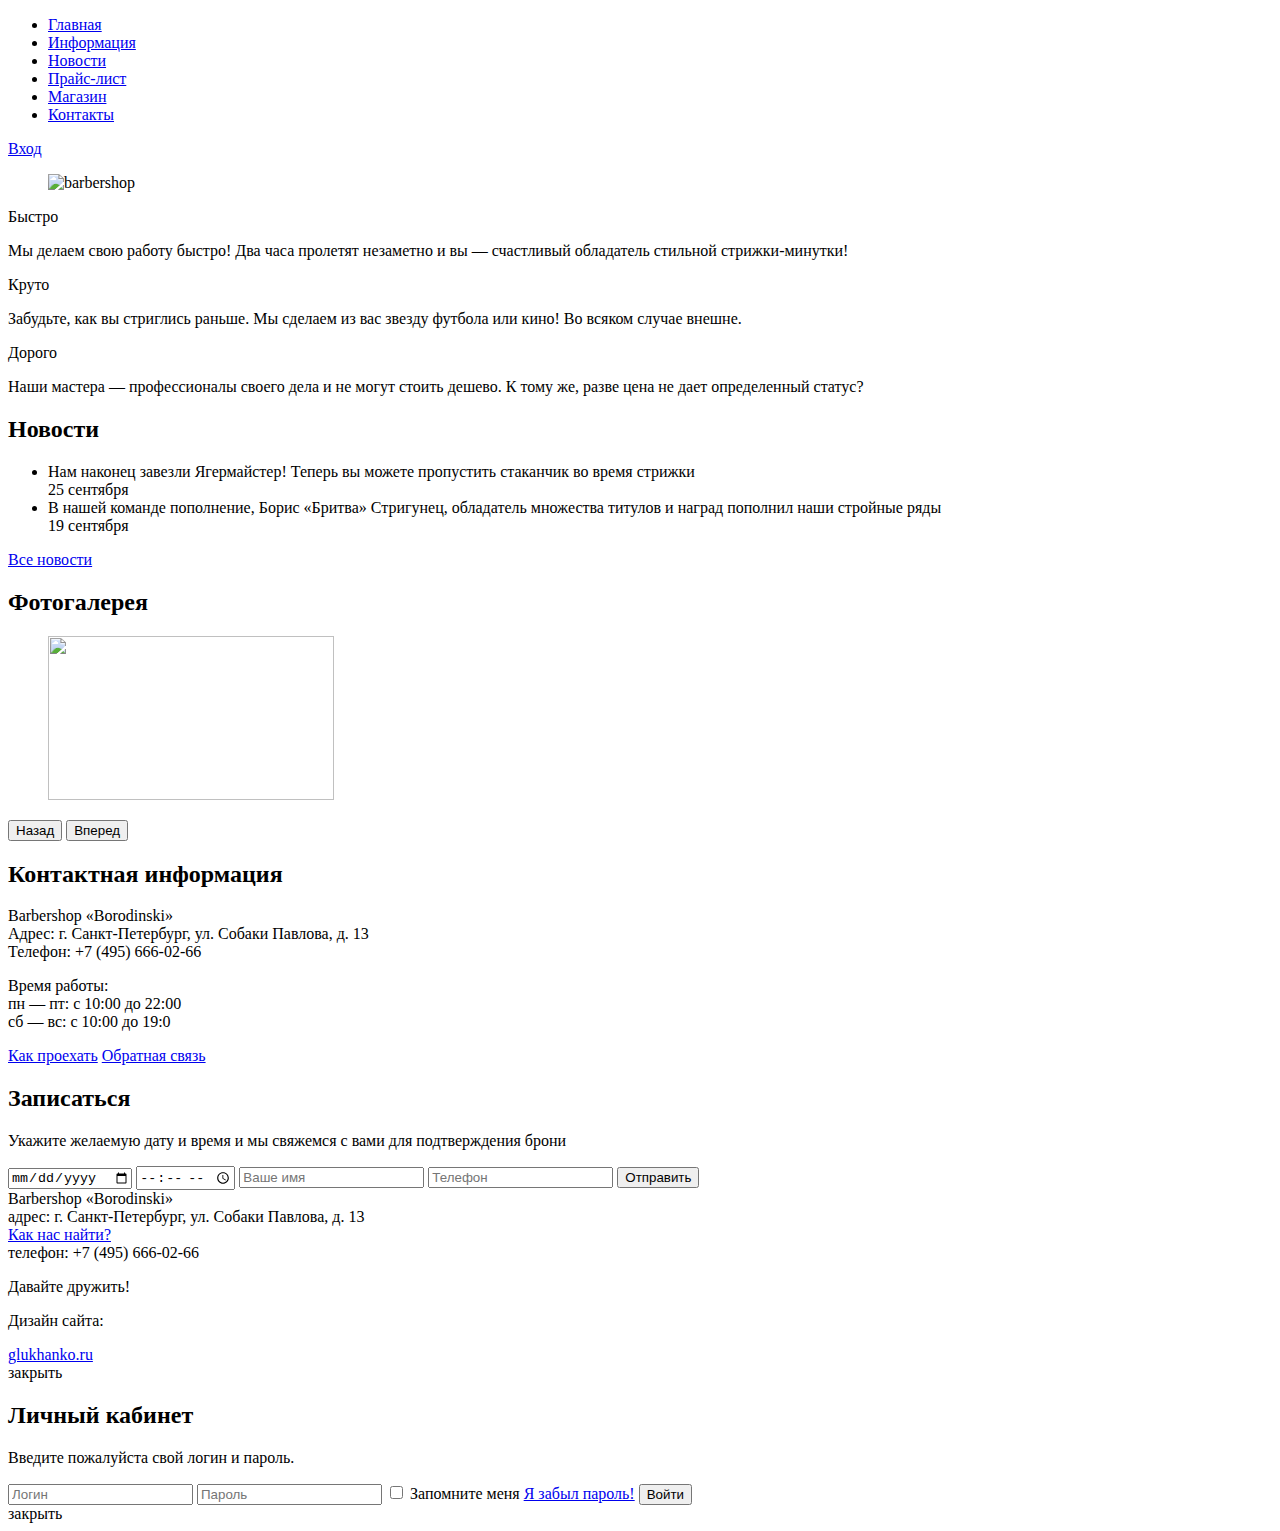
==== index.html @ 538d170b "Add files via upload" ====
﻿<!DOCTYPE html>
<html>
  <head>
    <meta charset="utf-8">
    <title>Барбершоп «Бородинский»</title>
    <link href='http://fonts.googleapis.com/css?family=PT+Sans+Narrow:400,700&subset=latin,cyrillic-ext' rel='stylesheet' type='text/css'>
    <link href="css/normalize.css" rel="stylesheet" type="text/css">
    <link href="css/style.css" rel="stylesheet" type="text/css">
    <base href="http://barbershop-borodinski.ru/gancheva/barbershop/">
  </head>
  <body>
    <header class="main-header">
      <div class="container clearfix">
        <nav class="main-navigation">
          <ul>
            <li class="active">
              <a href="index.html">Главная</a>
            </li>
            <li>
              <a href="#">Информация</a>
            </li>
            <li>
              <a href="#">Новости</a>
            </li>
            <li>
              <a href="price.html">Прайс-лист</a>
            </li>
            <li>
              <a href="shop.html">Магазин</a>
            </li>
            <li>
              <a href="#">Контакты</a>
            </li>
          </ul>
        </nav>
        <div class="user-block">
          <a href="#" class="login">Вход</a>
        </div>
      </div>
    </header>

    <div class="container">
      <figure class="logo">
        <img src="images/logo.png" width="368" height="204" alt="barbershop">
      </figure>
      <section class="features-row clearfix">
        <div class="features-item">
          <div class="features-title">Быстро</div>
          <p>Мы&nbsp;делаем свою работу быстро! Два часа пролетят незаметно и&nbsp;вы&nbsp;&mdash; счастливый обладатель стильной стрижки-минутки!</p>
        </div>
        <div class="features-item">
          <div class="features-title">Круто</div>
          <p>Забудьте, как вы&nbsp;стриглись раньше. Мы&nbsp;сделаем из&nbsp;вас звезду футбола или кино! Во&nbsp;всяком случае внешне.</p>
        </div>
        <div class="features-item">
          <div class="features-title">Дорого</div>
          <p>Наши мастера&nbsp;&mdash; профессионалы своего дела и&nbsp;не&nbsp;могут стоить дешево. К&nbsp;тому&nbsp;же, разве цена не&nbsp;дает определенный статус?</p>
        </div>
      </section>

      <div class="index-content clearfix">
        <section class="content-column-left">
          <h2 class="content-column-title">Новости</h2>
          <ul class="news-preview">
            <li>
              Нам наконец завезли Ягермайстер! Теперь вы&nbsp;можете пропустить стаканчик во&nbsp;время стрижки<br>
              <time datetime="2013-09-25">25 сентября</time>
            </li>
            <li>
              В&nbsp;нашей команде пополнение, Борис &laquo;Бритва&raquo; Стригунец, обладатель множества титулов и&nbsp;наград пополнил наши стройные ряды<br>
              <time datetime="2013-09-19">19 сентября</time>
            </li>
          </ul>
          <a href="#" class="btn">Все новости</a>
        </section>
        <section class="content-column-right">
          <h2 class="content-column-title">Фотогалерея</h2>
          <div class="gallery">
            <figure class="gallery-content">
              <img src="images/photo_1.jpg" width="286" height="164" alt="">
            </figure>
            <button class="btn gallery-prev">Назад</button>
            <button class="btn gallery-next">Вперед</button>
          </div>
        </section>
      </div>

      <div class="index-content clearfix">
        <section class="content-column-left">
          <div class="main-contacts">
            <h2 class="content-column-title">Контактная информация</h2>
            <p>
              Barbershop «Borodinski»<br>
              Адрес: г. Санкт-Петербург, ул. Собаки Павлова, д. 13<br>
              Телефон: +7 (495) 666-02-66
            </p>
            <p>
              Время работы:<br>
              пн — пт: с 10:00 до 22:00<br>
              сб — вс: с 10:00 до 19:0
            </p>
            <a href="#" class="btn">Как проехать</a>
            <a href="#" class="btn">Обратная связь</a>
          </div>
        </section>
        <section class="content-column-right">
          <div class="appointment-form">
            <h2 class="content-column-title">Записаться</h2>
            <p>Укажите желаемую дату и&nbsp;время и&nbsp;мы&nbsp;свяжемся с&nbsp;вами для подтверждения брони</p>
            <form action="/echo" method="post">
              <input type="date" name="text" value="" placeholder="Дата">
              <input type="time" name="text" value="" placeholder="Время">
              <input type="text" name="text" value="" placeholder="Ваше имя">
              <input type="tel" name="text" value="" placeholder="Телефон">
              <button type="submit" class="btn">Отправить</button>
            </form>
          </div>
        </section>
      </div>
    </div>

    <footer class="main-footer">
      <div class="container clearfix">
        <section class="footer-contacts">
          Barbershop «Borodinski»<br>
          адрес: г. Санкт-Петербург, ул. Собаки Павлова, д. 13<br>
          <a href="#">Как нас найти?</a><br>
          телефон: +7 (495) 666-02-66
        </section>
        <section class="footer-social">
          <p>Давайте дружить!</p>
          <a href="#" class="social-btn social-btn-vk"></a>
          <a href="#" class="social-btn social-btn-fb"></a>
          <a href="#" class="social-btn social-btn-inst"></a>
        </section>
        <section class="footer-copyright">
          <p>Дизайн сайта:</p>
          <a href="#" class="btn">glukhanko.ru</a>
        </section>
      </div>
    </footer>
    <div class="modal-content">
      <div class="modal-content-close">закрыть</div>
      <h2 class="modal-content-title">Личный кабинет</h2>
      <p>Введите пожалуйста свой логин и пароль.</p>
      <form class="login-form" action="/echo" method="post">
        <input type="text" class="icon-user" name="login" placeholder="Логин" required>
        <input type="password" class="icon-password" name="password" placeholder="Пароль" required>
        <input type="checkbox" name="remember" id="remember-me">
        <label for="remember-me">Запомните меня</label>
        <a href="#" class="restore">Я забыл пароль!</a>
        <button type="submit" class="btn">Войти</button>
      </form>
    </div>
    <div class="modal-content-map">
      <div class="modal-content-close">закрыть</div>
    </div>
  </body>
</html>
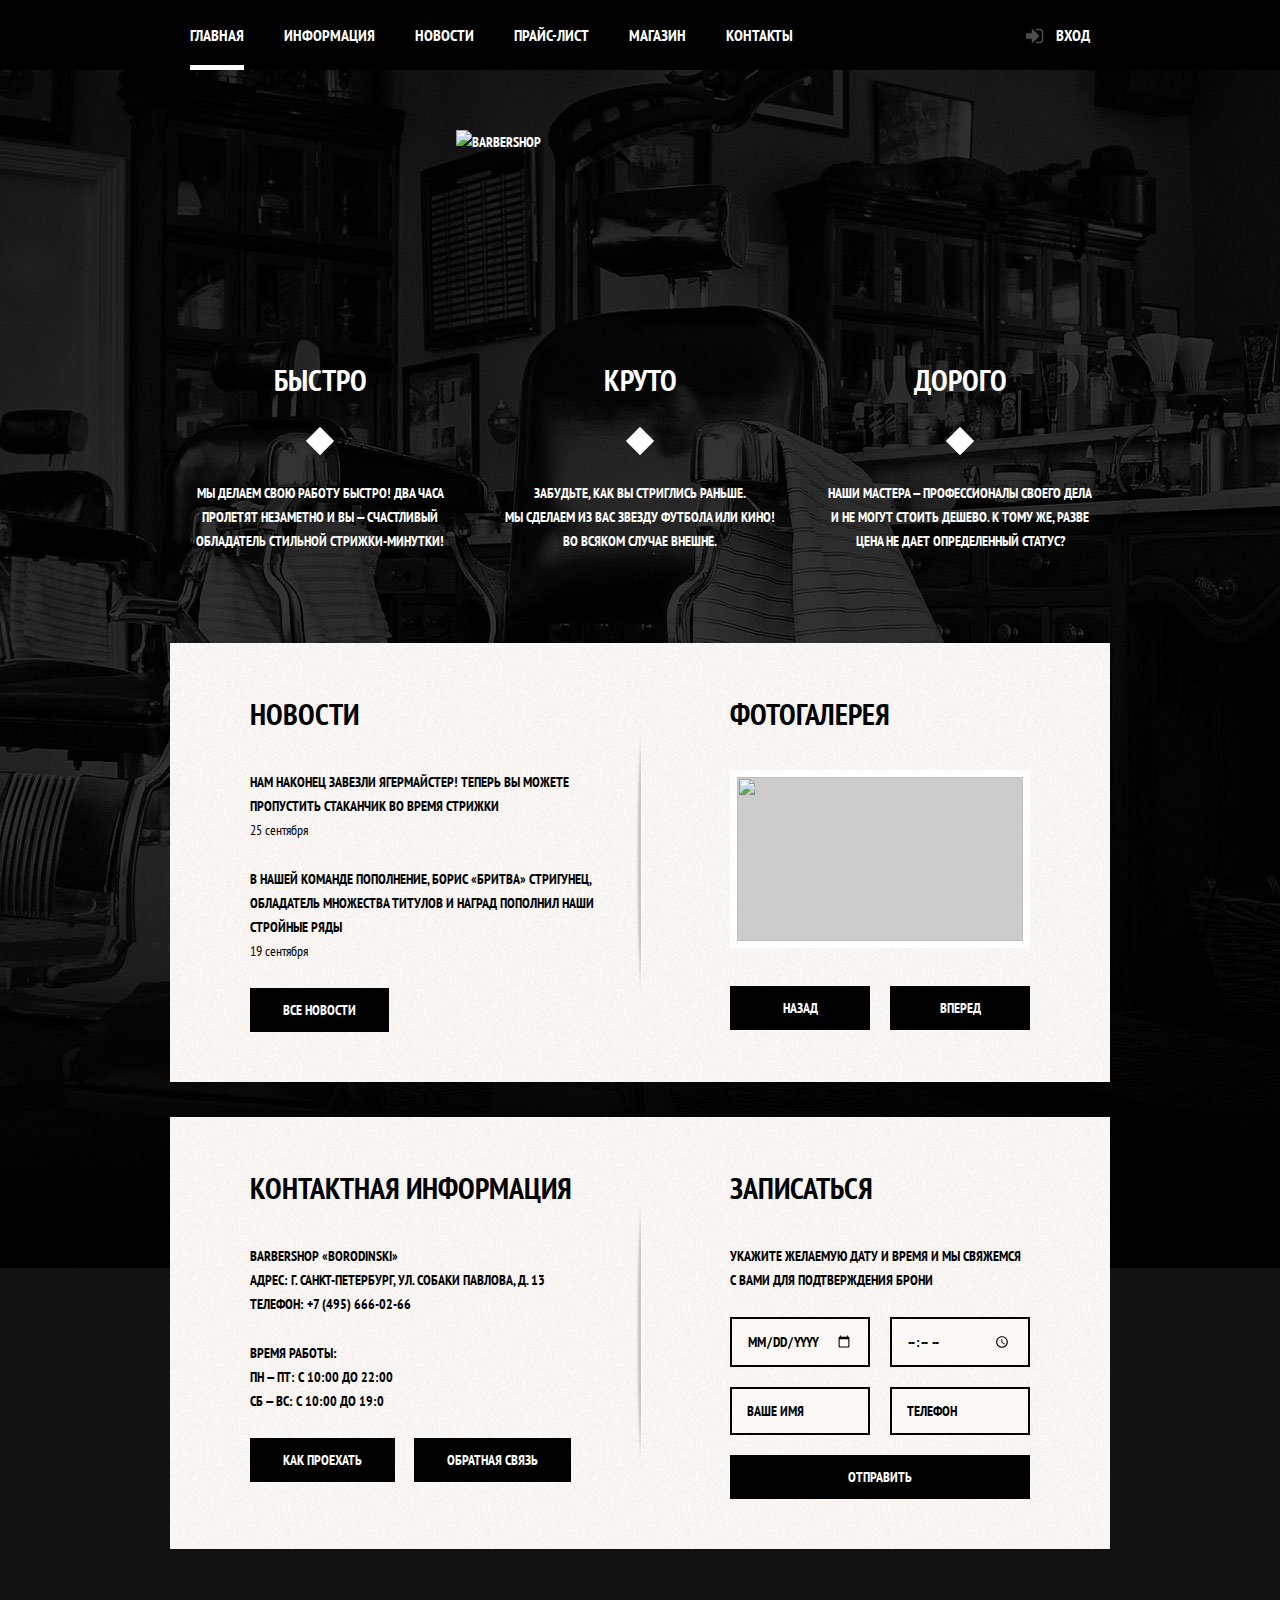
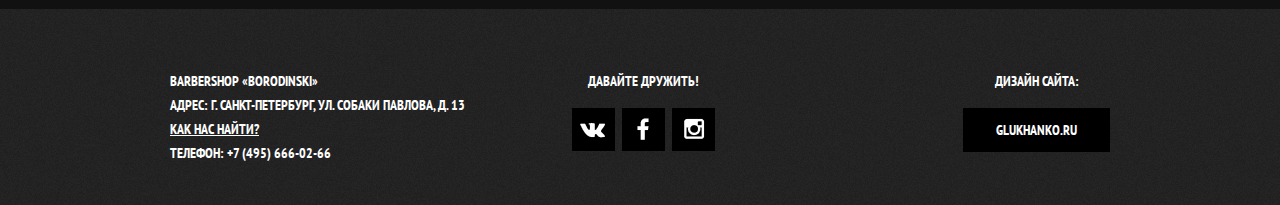
==== commit e4d7dc6a: "Update index.html" ====
--- a/index.html
+++ b/index.html
@@ -3,7 +3,7 @@
   <head>
     <meta charset="utf-8">
     <title>Барбершоп «Бородинский»</title>
-    <link href='http://fonts.googleapis.com/css?family=PT+Sans+Narrow:400,700&subset=latin,cyrillic-ext' rel='stylesheet' type='text/css'>
+    <link href='https://fonts.googleapis.com/css?family=PT+Sans+Narrow:400,700&subset=latin,cyrillic-ext' rel='stylesheet' type='text/css'>
     <link href="css/normalize.css" rel="stylesheet" type="text/css">
     <link href="css/style.css" rel="stylesheet" type="text/css">
     <base href="http://barbershop-borodinski.ru/gancheva/barbershop/">
@@ -156,4 +156,4 @@
       <div class="modal-content-close">закрыть</div>
     </div>
   </body>
-</html>+</html>
--- a/css/style.css
+++ b/css/style.css
@@ -0,0 +1,999 @@
+body {
+  min-width: 960px;
+  font-family: "PT Sans Narrow", sans-serif;
+  font-size: 14px;
+  line-height: 24px;
+  font-weight: 700;
+  text-transform: uppercase;
+  color: #fff;
+  background: #111 url("../images/bg.jpg") no-repeat center top;
+}
+.inner-page {
+  background: #f8f3f0 url("../images/index_bg.png") repeat;
+  color: #000;
+}
+
+.clearfix:after {
+  content: '';
+  display: table;
+  clear: both;
+}
+
+.container {
+  width: 940px;
+  margin: 0 auto;
+  padding: 0 10px;
+}
+
+.main-header {
+  margin-bottom: 60px;
+  background: #000;
+  color: #fff;
+}
+
+.main-navigation {
+  float: left;
+  width: 780px;
+}
+
+.main-navigation ul {
+  margin: 0;
+  padding: 0;
+  font-size: 0;
+  list-style: none;
+}
+
+.main-navigation li {
+  display: inline-block;
+  font-size: 16px;
+  line-height: 20px;
+  vertical-align: top;
+}
+
+.main-navigation a {
+  color: #fff;
+  text-decoration: none;
+  padding: 25px 20px;
+  display: block;
+}
+
+.main-navigation a:hover {
+  background: #242424;
+}
+
+.main-navigation .active a {
+  position: relative;
+}
+
+.main-navigation .active a:hover {
+  background: none;
+}
+
+.main-navigation .active a:after {
+  content: "";
+  position: absolute;
+  bottom: 0;
+  left: 20px;
+  right: 20px;
+  height: 5px;
+  background: white;
+}
+.user-block {
+  float: right;
+  max-width: 140px;
+}
+
+.login{
+  position: relative;
+  display: block;
+  padding: 25px 0;
+  padding-left: 50px;
+  padding-right: 20px;
+  font-size: 16px;
+  line-height: 20px;
+  color: #fff;
+  text-decoration: none;
+}
+
+.login:active,
+.login:hover {
+  background: #242424;
+}
+
+.login:before {
+  content: " ";
+  position: absolute;
+  top: 28px;
+  left: 20px;
+  height: 16px;
+  width: 18px;
+  background: url("../images/all_sprite_img2.png") no-repeat;
+  background-position:  -236px 0;
+}
+
+.login:hover:before {
+  background-position: -274px 0;
+}
+
+.inner-page .main-header {
+  margin-bottom: 55px;
+}
+
+.inner-page-title {
+  margin-bottom: 55px;
+}
+
+.inner-page-title h1 {
+  margin: 0;
+  margin-bottom: 20px;
+  padding: 0;
+  font-size: 30px;
+  line-height: 42px;
+}
+
+.breadcrumbs {
+  margin: 0;
+  padding: 0;
+  list-style: none;
+}
+
+.breadcrumbs li {
+  position: relative;
+  display: inline;
+  padding-right: 40px;
+}
+
+.breadcrumbs li:after {
+  content: "";
+
+  position: absolute;
+  top: 6px;
+  right: 15px;
+
+  width: 8px;
+  height: 8px;
+
+  background: #000;
+  transform: rotate(45deg);
+}
+
+.breadcrumbs a {
+  text-decoration: none;
+  color: #000;
+}
+
+.breadcrumbs a:hover {
+  text-decoration: underline;
+}
+
+.breadcrumbs .current {
+  color: #aba9a7;
+}
+
+.breadcrumbs .current:after {
+  display: none;
+}
+
+.inner-content {
+  margin-bottom: 75px;
+}
+
+.inner-content h2 {
+  margin-top: 60px;
+  margin-bottom: 30px;
+  font-size: 24px;
+  line-height: 30px;
+}
+
+.inner-content p {
+  margin: 14px 0;
+}
+
+.inner-content table {
+  border-collapse: collapse;
+}
+
+.inner-content td {
+  padding: 10px 15px;
+  border: 2px solid black;
+}
+
+.price-slogan {
+  margin-top: 55px;
+  margin-bottom: 65px;
+
+  text-align: center;
+}
+
+.price-slogan h2 {
+  position: relative;
+  z-index:2;
+  display: inline;
+  margin: 0;
+  padding: 0 25px;
+  font-size: 48px;
+  line-height: 48px;
+  text-align: center;
+  background: #f8f3f0 url("../images/index_bg.png") repeat;
+}
+
+.price-slogan:after {
+  content: "";
+  position: relative;
+  top: -25px;
+  z-index: 1;
+  display: block;
+  border-bottom: 2px solid black;
+}
+
+.features-list {
+  margin: 14px 0;
+  padding: 0;
+  list-style: none;
+}
+
+.features-list li {
+  position: relative;
+
+  margin-bottom: 15px;
+  padding-left: 20px;
+}
+
+.features-list li:before {
+  content: "";
+  position: absolute;
+  top: 8px;
+  left: 0;
+  width: 8px;
+  height: 8px;
+  background: #000;
+  transform: rotate(45deg);
+}
+.item-page .features-list li {
+  margin-bottom: 0;
+}
+.prices-table {
+  width: 100%;
+}
+
+.prices-table td {
+  width: 50%;
+}
+
+.prices-table td:last-child {
+  text-align: center;
+}
+
+.inner-content-columns {
+  margin: 60px 0;
+}
+
+.inner-content-column-left,
+.inner-content-column-right {
+  width: 460px;
+}
+
+.inner-content-column-left {
+  float: left;
+}
+
+.inner-content-column-right {
+  float: right;
+}
+
+.inner-content-column-left *:first-child,
+.inner-content-column-right *:first-child {
+  margin-top: 0;
+}
+
+.inner-content-column-left *:last-child,
+.inner-content-column-right *:last-child {
+  margin-bottom: 0;
+}
+
+.price-about {
+  padding-right: 80px;
+}
+
+.column-left {
+  max-width: 175px;
+  margin-right: 65px;
+  float: left;
+}
+
+.column-right {
+  max-width: 700px;
+  float: right;
+}
+
+.gallery-item {
+  position: relative;
+  width: 220px;
+  height: 286px;
+  background: #fff;
+  margin-right: 20px;
+  float: left;
+  line-height: 18px;
+  margin-bottom: 20px;
+  -webkit-box-shadow: 0 0 15px 0 rgba(0, 1, 1, .2);
+  -moz-box-shadow: 0 0 15px 0 rgba(0, 1, 1, .2);
+  box-shadow: 0 0 15px 0 rgba(0, 1, 1, .2);
+}
+
+.gallery-item:nth-child(3), .gallery-item:nth-child(6){
+  margin-right: 0;
+}
+
+.gallery-item a {
+  display: block;
+  text-decoration: none;
+  color: #000;
+  text-transform: none;
+}
+
+.gallery-item .items-group-title {
+  text-transform: uppercase;
+  padding-left: 17px;
+
+}
+.gallery-item:hover {
+  -webkit-box-shadow: 0 0 25px 5px rgba(0, 1, 1, .2);
+  -moz-box-shadow: 0 0 25px 5px rgba(0, 1, 1, .2);
+  box-shadow: 0 0 25px 5px rgba(0, 1, 1, .2);
+
+}
+.item-price-btn, .item-price {
+  margin: 17px 17px;
+  position: absolute;
+}
+
+.catalog-page .item-price-btn {
+  text-transform: uppercase;
+  background: #000;
+  color: #fff;
+  padding: 13px 18px;
+  margin-left: 125px;
+}
+
+.gallery-item  .item-price-btn:hover, .paginator a:hover {
+  background: #663d15;
+}
+
+.item-price {
+  background: #e5e5e5;
+  width: 109px;
+  padding: 13px 0;
+  text-align: center;
+}
+
+.paginator {
+  margin-top: 24px;
+  float: left;
+}
+
+.paginator a{
+  display: inline-block;
+  height: 43px;
+  width: 43px;
+  background: #000;
+  text-align: center;
+  vertical-align: middle;
+  line-height: 43px;
+  color: #fff;
+  text-decoration: none;
+  margin-right: 7px;
+}
+
+.paginator .current {
+  display: inline-block;
+  background: #fff;
+  color: #000;
+  height: 43px;
+  width: 43px;
+  text-align: center;
+  line-height: 43px;
+  margin-right: 7px;
+}
+
+.filter-block input[type="checkbox"], input[type="radio"] {
+  display: none;
+}
+
+.filter-block label {
+  display: block;
+}
+
+.filter-block input[type="checkbox"]+label, 
+.filter-block input[type="radio"]+label{
+  position:relative;
+  cursor:pointer;
+  padding-left: 43px;
+  margin-bottom: 18px;
+  vertical-align: middle;
+}
+
+.filter-block input[type="radio"]+label:before,
+.filter-block input[type="checkbox"]+label:before {
+  content: "";
+  position: absolute;
+  display: inline-block;
+  width: 16px;
+  height: 16px;
+  top: 0;
+  left: 0;
+  vertical-align: middle;
+  border: 2px solid #000;
+
+}
+
+.filter-block input[type="radio"]+label:before {
+  border-radius: 50%;
+}
+
+.filter-block input[type="checkbox"]:checked + label:before {
+  background: url("../images/checked.png") no-repeat center;
+}
+
+.filter-block input[type="radio"]:checked + label:before {
+  background: url("../images/dot.png") no-repeat center;
+}
+
+.filter-block input[type="checkbox"]+label:hover, 
+.filter-block input[type="radio"]+label:hover {
+  color: #663d15;
+}
+
+.logo {
+  width: 368px;
+  height: 204px;
+  margin: 0 auto;
+  margin-bottom: 25px;
+}
+
+.logo img {
+  width: 368px;
+  height: 204px;
+}
+
+.features-row {
+  margin-bottom: 80px;
+}
+
+.features-title {
+  position: relative;
+  padding-bottom: 50px;
+  margin-bottom: 30px;
+  font-size: 30px;
+  line-height: 42px;
+}
+
+.features-item p {
+  margin: 10px;
+}
+
+.features-item {
+  float: left;
+  width: 300px;
+  margin-right: 20px;
+  text-align: center; 
+}
+
+.features-title:after{
+  content: " ";
+  position: absolute;
+  width: 20px;
+  height: 20px;
+  background-color: #fff;
+  transform:rotate(45deg);
+  bottom: 0;
+  left: 50%;
+  margin-left: -10px;
+}
+
+.features-item:last-child {
+  margin-right: 0;
+}
+
+.index-content {
+  padding: 50px 80px;
+  color: #000;
+  margin-bottom: 35px;
+  background:url("../images/index_shadow.png") no-repeat center,
+    #f8f5f2 url("../images/index_bg.png");
+}
+
+.content-column-left {
+  width: 350px;
+}
+
+.content-column-right {
+  width: 300px;
+}
+
+.content-column-left {
+  float: left;
+}
+
+.content-column-right {
+  float: right;
+}
+
+.content-column-title {
+  margin: 0;
+  margin-bottom: 35px;
+  font-size: 30px;
+  line-height: 42px;
+}
+
+.btn {
+  display: inline-block;
+  vertical-align: center;
+  padding: 10px 33px;
+  margin-right: 16px;
+  font-family: "PT Sans Narrow", sans-serif;
+  font-size: 14px;
+  line-height: 24px;
+  font-weight: 700;
+  text-transform: uppercase;
+  text-decoration: none;
+  text-align: center;
+  color: #fff;
+  background: #000;
+  border: none;
+  outline: none;
+  cursor: pointer;
+}
+
+.btn:hover,
+.btn:active {
+  background: #663d15;
+}
+
+.news-preview {
+  margin: 0;
+  padding: 0;
+  list-style: none;
+}
+
+.news-preview li {
+  margin-bottom: 25px;
+}
+
+.news-preview time {
+  font-family: "PT Sans Narrow";
+  font-weight: 400;
+  text-transform: none;
+  padding-top: 12px;
+}
+
+.gallery {
+  position: relative;
+  height: 260px;
+}
+
+.gallery-content {
+  height: 164px;
+  margin: 0;
+  border: 7px solid white;
+  background: #ccc;
+}
+
+.gallery-content img {
+  width: 286px;
+  height: 164px;
+}
+
+.gallery .btn{
+  position: absolute;
+  bottom: 0;
+  width: 140px;
+  margin: 0;
+}
+
+.gallery-prev {
+  left: 0;
+}
+
+.gallery-next {
+  right: 0;
+}
+
+.index-content p {
+  margin: 0;
+  margin-bottom: 25px;
+}
+
+.appointment-form input {
+  float: left;
+  margin-right: 20px;
+  margin-bottom: 20px;
+  width: 106px;
+  padding: 10px 15px;
+  border: 2px solid #000;
+  font-family: "PT Sans Narrow", sans-serif;
+  font-size: 14px;
+  line-height: 24px;
+  text-transform: uppercase;
+  color: #000;
+  background: #fbf8f5;
+  outline: none;
+}
+input::-webkit-input-placeholder {
+  color: #000;
+}
+.appointment-form input:nth-child(2n){
+  margin-right: 0;
+}
+
+.appointment-form input:focus {
+  border: 2px solid #663d15;
+}
+
+.appointment-form .btn {
+  width: 100%;
+  clear: both;
+}
+
+.catalog-page {
+  background: #f8f3f0 url("../images/index_bg.png") repeat;
+  color: #000;
+}
+
+.catalog-page .main-header {
+  margin-bottom: 55px;
+}
+
+.catalog-page .main-footer, .item-page .main-footer {
+  -webkit-box-shadow: 0 30px 15px -5px rgba(0, 0, 0, .5)inset;
+  -moz-box-shadow: 0 30px 15px -5px rgba(0, 0, 0, .5)inset;
+  box-shadow: 0 30px 15px -5px rgba(0, 0, 0, .5)inset;
+}
+.item-page {
+  background: #f8f3f0 url("../images/index_bg.png") repeat;
+  color: #000;
+  
+}
+
+.item-page .main-header {
+  margin-bottom: 55px;
+}
+.item-column-left {
+  float: left;
+  width: 460px;
+}
+.item-column-right {
+  float: right;
+  max-width: 390px;
+  margin-left: 80px;
+}
+.screens{
+  list-style: none;
+  float: left;
+  margin: 0;
+  padding: 0;
+}
+.screens li {
+  float: left;
+  display: inline-block;
+  margin-right: 20px;
+  margin-top: 20px;
+  -webkit-box-shadow:0 0 15px 0 rgba(0, 1, 1, .2);
+  -moz-box-shadow:0 0 15px 0 rgba(0, 1, 1, .2);
+  box-shadow:0 0 15px 0 rgba(0, 1, 1, .2);
+}
+
+.screens li:last-child {
+  margin-right: 0;
+}
+
+.item-about-info {
+  position: relative;
+  margin-top: 60px;
+  
+}
+
+.item-present, .item-number {
+  position: absolute;
+}
+.item-present {
+  left: 0;
+  bottom: 0;
+}
+
+.item-number {
+  right: 0;
+  bottom: 0;
+  color: #aba9a7;
+}
+
+.item-info {
+  padding-top: 45px;
+}
+
+.item-price-block {
+  position: relative;
+  float: left;
+  
+}
+.item-page .item-price-btn, .item-page .item-price {
+  margin-top: 40px;
+  margin-bottom: 65px;
+  
+  position: absolute;
+}
+.item-page .item-price {
+  margin-left: 0;
+}
+
+.item-page .item-price-btn {
+  text-transform: uppercase;
+  background: #000;
+  color: #fff;
+  padding: 13px 18px;
+  margin-left: 108px;
+}
+.item-page .item-price-block a {
+  text-decoration: none;
+}
+.kit-structure {
+  padding-top: 150px;
+}
+.main-footer {
+  margin-top: 60px;
+  padding-top: 60px;
+  padding-bottom: 40px;
+  background: #252525 url("../images/footer_bg2.png") repeat;
+  color: #fff;
+}
+
+.footer-contacts {
+  float: left;
+  width: 320px;
+  margin-right: 80px;
+}
+
+.footer-contacts a {
+  color: #fff;
+}
+
+.footer-contacts a:hover {
+  text-decoration: none;
+}
+
+.footer-social {
+  float: left;
+  text-align: center;
+}
+
+.footer-social p {
+  margin: 0;
+  margin-bottom: 15px;
+}
+
+.social-btn {
+  display: inline-block;
+  width: 43px;
+  height: 43px;
+  vertical-align: top;
+  margin: 0 2px;
+  font-size: 0;
+  text-decoration: none;
+  background: #000 url("../images/all_sprite_img2.png")  no-repeat center;
+  
+}
+
+.social-btn:hover {
+    background: #fff url("../images/all_sprite_img2.png")  no-repeat center;
+}
+
+.social-btn-vk {
+  background-position: 8px 14px;
+}
+
+.social-btn-fb {
+  background-position: -75px 10px;
+}
+
+.social-btn-inst {
+  background-position: -142px 10px;
+}
+
+.social-btn-vk:hover {
+  background-position: -36px 14px;
+}
+
+.social-btn-fb:hover {
+  background-position: -108px 10px;
+}
+
+.social-btn-inst:hover {
+  background-position:  -183px 10px;
+}
+
+.footer-copyright p {
+  margin: 0;
+  margin-bottom: 15px;
+  text-align: center;
+}
+
+.footer-copyright {
+  float: right;
+  max-width: 320px;
+}
+
+.footer-copyright .btn {
+  margin-right: 0; 
+}
+
+.footer-copyright .btn:hover {
+  color: #000;
+  background: #fff;
+}
+
+.modal-content {
+  position: absolute;
+  top: 0;
+  left: 50%;
+  display: none;
+  width: 300px;
+  margin-top: 150px;
+  margin-left: -230px;
+  padding: 50px 80px;
+
+  color: black;
+  background: #f8f3f0 url("../images/index_bg.png");
+  box-shadow: 0 30px 50px rgba(0,0,0,.7);
+}
+
+.modal-content-close {
+  position: absolute;
+  top: 0;
+  right: -50px;
+  width: 40px;
+  height: 40px;
+
+  font-size: 0;
+  cursor: pointer;
+  background: url("../images/sprites-image.png") no-repeat center;
+  background-position: 10px -130px;
+}
+
+.modal-content h2 {
+  margin: 0;
+  margin-bottom: 20px;
+
+  font-size: 30px;
+  line-height: 42px;
+}
+
+.modal-content p {
+  margin: 0;
+  margin-bottom: 14px;
+}
+
+.modal-content .login-form {
+  margin-top: 30px;
+  margin-bottom: 10px;
+}
+
+.login-form input[type="text"],
+.login-form input[type="password"] {
+  width: 236px;
+  margin: 0;
+  margin-bottom: 10px;
+  padding: 10px 20px;
+  padding-right: 40px;
+
+  font-family: "PT Sans Narrow", sans-serif;
+  font-size: 14px;
+  line-height: 24px;
+  text-transform: uppercase;
+
+  color: #000;
+  border: 2px solid #000;
+  outline: none;
+  background: #f9f6f3;
+}
+
+.login-form input:focus {
+  border-color: #663d15;
+}
+
+.login-form input.icon-user {
+  background-image: url("../images/sprites-image.png");
+  background-repeat: no-repeat;
+  background-position: 100% -1095px;
+}
+
+.login-form input.icon-password {
+  background-image: url("../images/sprites-image.png");
+  background-repeat: no-repeat;
+  background-position: 100% -329px;
+}
+
+.login-form .restore {
+  float: right;
+  color: #000;
+}
+
+.login-form .btn {
+  width: 100%;
+  margin-top: 15px;
+}
+
+.login-form input[type="checkbox"] {
+  display: none;
+}
+
+.login-form input[type="checkbox"] + label {
+  position: relative;
+
+  display: inline-block;
+  padding-left: 30px;
+
+  cursor: pointer;
+  vertical-align: top;
+}
+
+.login-form input[type="checkbox"] + label:hover {
+  color: #663d15;
+}
+
+.login-form input[type="checkbox"] + label::before {
+  content: "";
+
+  position: absolute;
+  top: 2px;
+  left: 0;
+
+  width: 17px;
+  height: 17px;
+  border: 2px solid #000;
+}
+
+.login-form input[type="checkbox"] + label::before {
+  content: "";
+
+  position: absolute;
+  top: 2px;
+  left: 0;
+
+  width: 17px;
+  height: 17px;
+  border: 2px solid #000;
+}
+
+.modal-content-map {
+  display: none;
+
+  position: fixed;
+  top: 50%;
+  left: 50%;
+
+  width: 766px;
+  height: 561px;
+  margin-left: -390px;
+  margin-top: -287.5px;
+  border: 7px solid white;
+
+  background: #e9e5dc url("../images/map.png");
+  box-shadow: 0 30px 50px rgba(0,0,0,.7);
+}
+
+
+
+
+
+
+
+
+
+
+
+
+
+
+
+
+
+
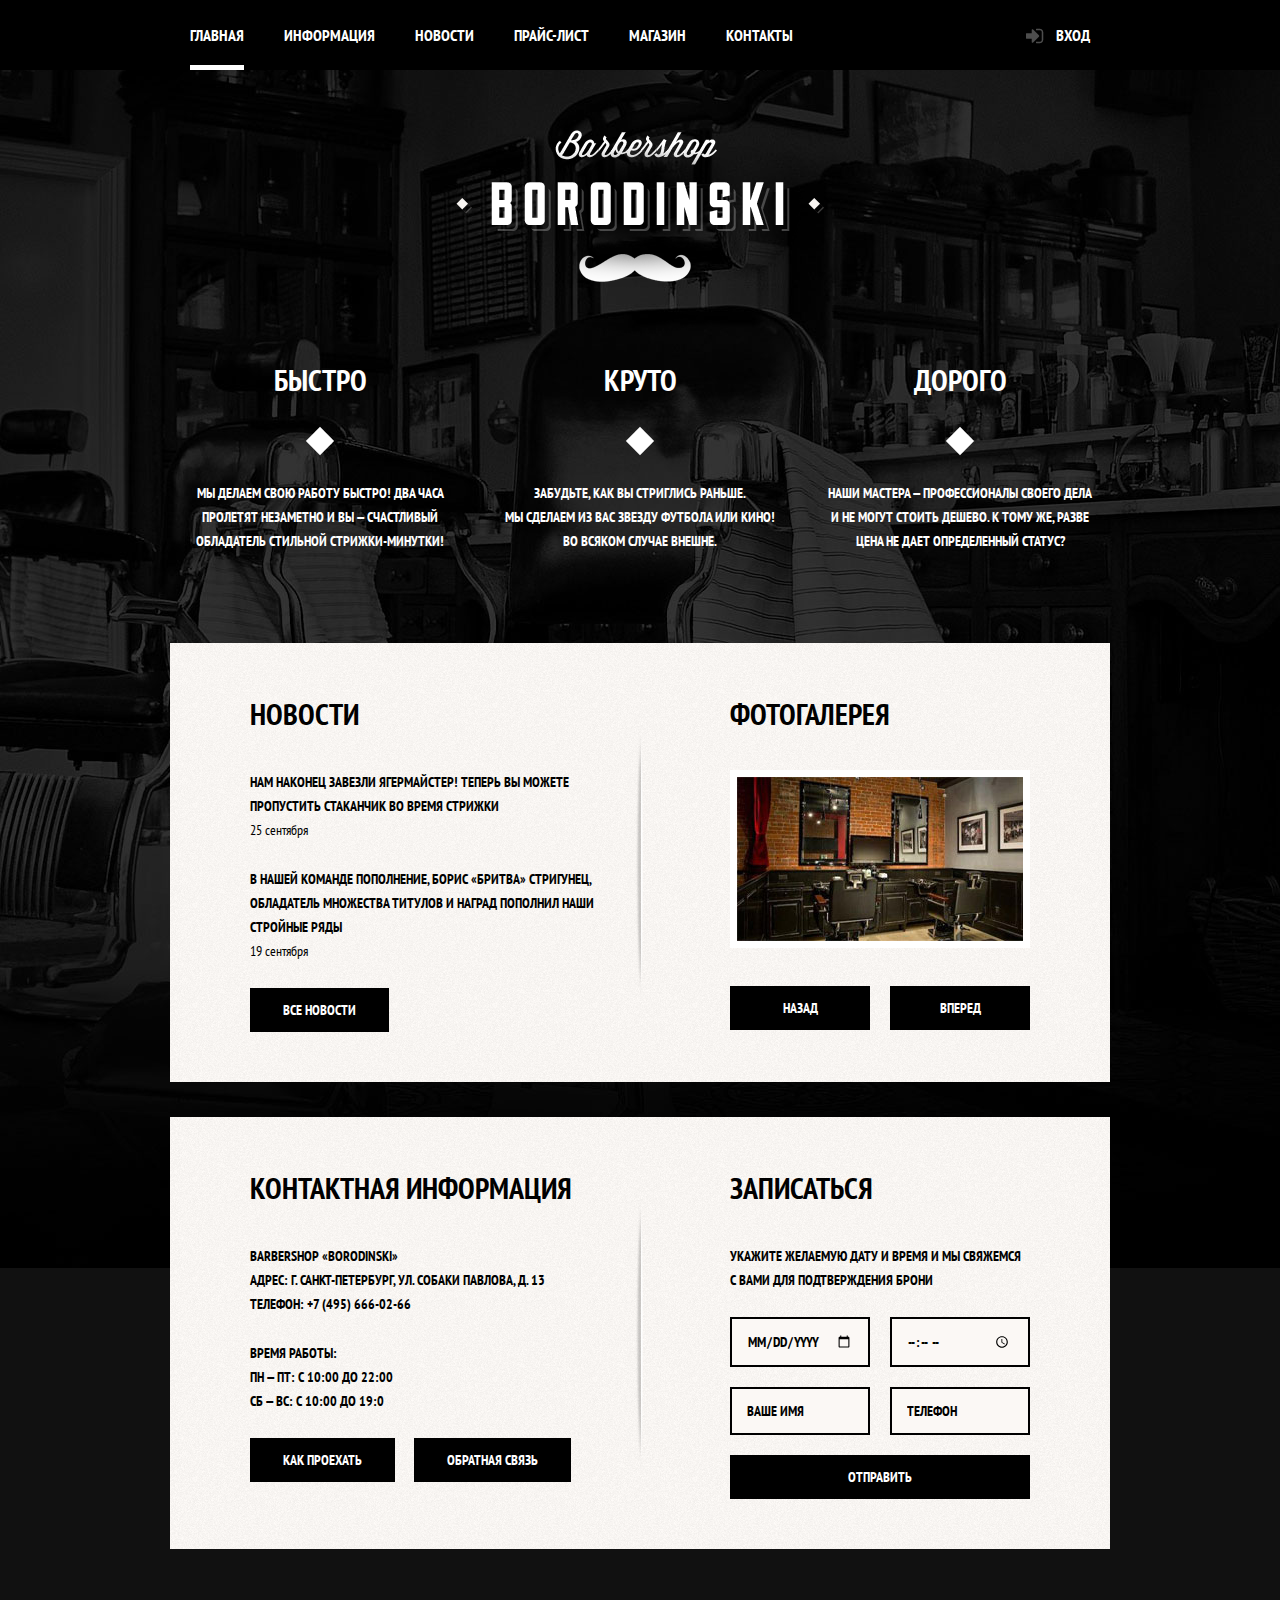
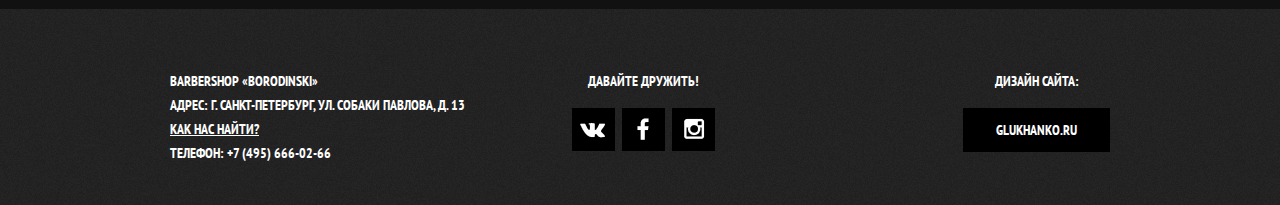
==== commit 6a14174a: "Update index.html" ====
--- a/index.html
+++ b/index.html
@@ -6,7 +6,6 @@
     <link href='https://fonts.googleapis.com/css?family=PT+Sans+Narrow:400,700&subset=latin,cyrillic-ext' rel='stylesheet' type='text/css'>
     <link href="css/normalize.css" rel="stylesheet" type="text/css">
     <link href="css/style.css" rel="stylesheet" type="text/css">
-    <base href="http://barbershop-borodinski.ru/gancheva/barbershop/">
   </head>
   <body>
     <header class="main-header">
